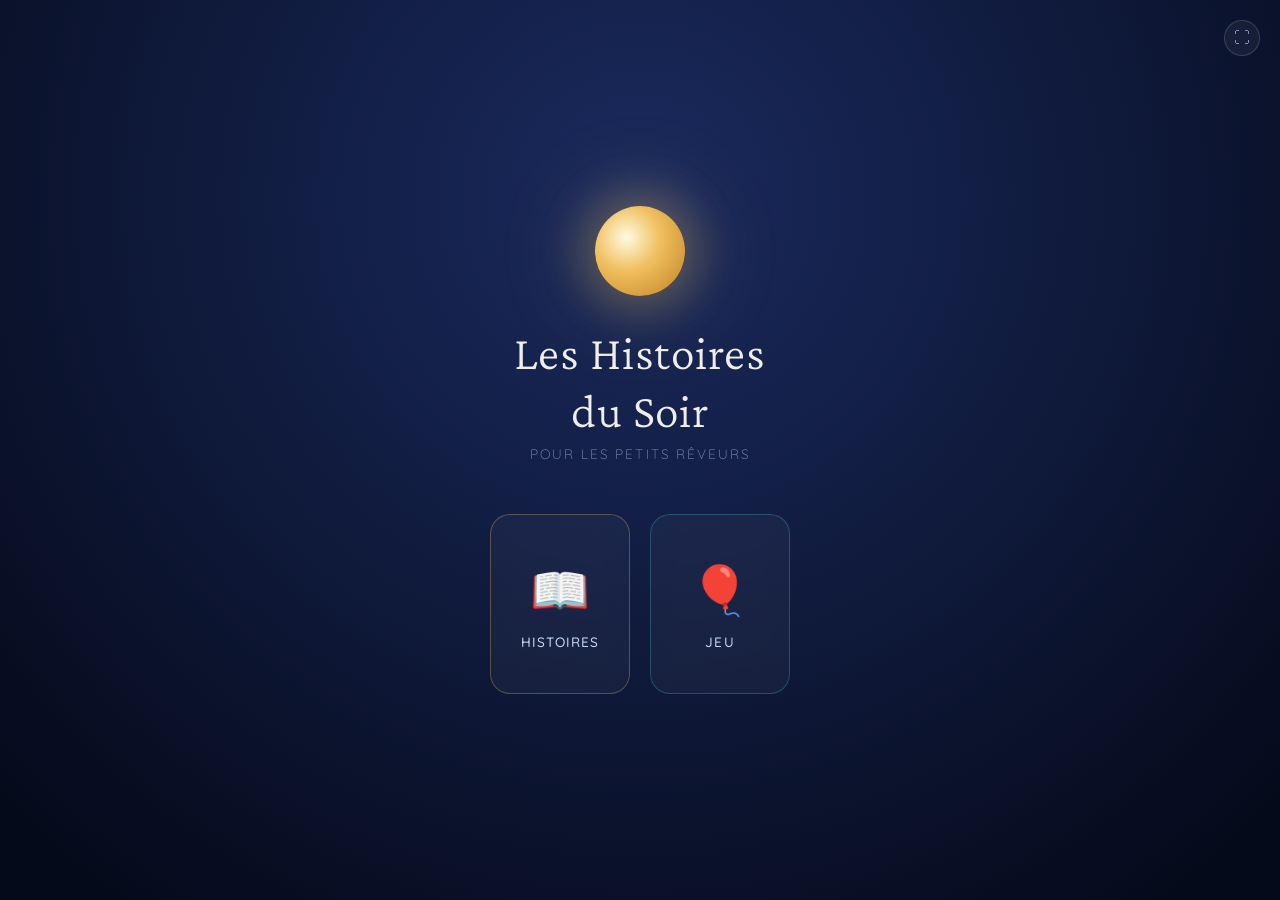
==== index.html @ 23393fc7 "feat: jeu ballons ameliore — son pop, vibration, difficulte progressive, fusee rare (+3), record loc" ====
<!DOCTYPE html>
<html lang="fr">
<head>
<meta charset="UTF-8">
<meta name="viewport" content="width=device-width, initial-scale=1.0, user-scalable=no">
<meta name="theme-color" content="#050a1a">
<meta name="apple-mobile-web-app-capable" content="yes">
<meta name="apple-mobile-web-app-status-bar-style" content="black-translucent">
<meta name="apple-mobile-web-app-title" content="Johanna">
<title>Les Histoires du Soir ✨</title>
<link rel="manifest" href="manifest.json">
<link href="https://fonts.googleapis.com/css2?family=Crimson+Pro:ital,wght@0,300;0,400;1,300;1,400&family=Quicksand:wght@300;400;500&family=Baloo+2:wght@400;500;600&display=swap" rel="stylesheet">
<link rel="stylesheet" href="css/app.css">
</head>
<body>

<div class="stars-bg" id="starsBg"></div>

<audio id="bgMusic" src="audio/berceuse.mp3" loop preload="auto"></audio>

<!-- LANDING -->
<div class="view active" id="landing">
  <button class="btn-fullscreen" id="btnFullscreen" onclick="toggleFullscreen()" title="Plein écran">⛶</button>
  <div class="landing-moon"></div>
  <h1 class="landing-title">Les Histoires<br>du Soir</h1>
  <p class="landing-sub">pour les petits rêveurs</p>
  <div class="landing-cards">
    <div class="landing-card card-stories" onclick="showView('library')">
      <span class="card-icon">📖</span>
      <span class="card-label">Histoires</span>
    </div>
    <div class="landing-card card-game" onclick="showView('game'); startGame()">
      <span class="card-icon">🎈</span>
      <span class="card-label">Jeu</span>
    </div>
  </div>
</div>

<!-- LIBRARY -->
<div class="view" id="library">
  <div class="lib-header">
    <button class="btn-back" onclick="showView('landing')">←</button>
    <span class="lib-title">Choisir une histoire</span>
  </div>
  <div class="lib-grid" id="libGrid"></div>
</div>

<!-- READER §7.1 -->
<div class="view" id="reader">
  <button class="reader-back" onclick="readerBack()">←</button>
  <div class="reader-controls" id="readerControls">
    <button class="reader-ctrl-btn" id="btnMusic" onclick="toggleMusic()" title="Berceuse">🎵</button>
    <button class="reader-ctrl-btn" id="btnTTS" onclick="toggleTTS()" title="Lecture">▶</button>
    <button class="reader-ctrl-btn" id="btnLock" onclick="toggleLock()" title="Verrouiller">🔒</button>
  </div>
  <div id="readerScroll">
    <div id="readerTrack"></div>
  </div>
  <!-- §7.4 Boîte texte flottante — hors panels -->
  <div id="readerTextBox">
    <div id="rdrTitle"></div>
    <div id="rdrText"></div>
  </div>
  <!-- §7.12 Dots pagination -->
  <div id="readerDots"></div>
  <!-- §7.8 Écran de fin -->
  <div id="readerEnd">
    <div class="reader-end-moon">🌙</div>
    <div class="reader-end-msg">Fin. Bonne nuit.</div>
    <button class="reader-end-btn" onclick="readerBack()">Retour aux histoires</button>
  </div>
</div>

<!-- GAME -->
<div class="view" id="game">
  <div class="game-header">
    <button class="btn-back" onclick="showView('landing'); stopGame()">←</button>
    <div class="game-score">Pop : <span id="scoreVal">0</span><span class="game-record">Record <span id="highVal">0</span></span></div>
  </div>
  <canvas id="game-canvas"></canvas>
</div>

<script src="js/stories.js"></script>
<script src="js/reader.js"></script>
<script src="js/game.js"></script>
<script src="js/app.js"></script>
<script>
  if ('serviceWorker' in navigator) {
    window.addEventListener('load', () => {
      navigator.serviceWorker.register('sw.js').catch(err => console.warn('SW:', err));
    });
  }
</script>
</body>
</html>
---- css/app.css ----
/* ── app.css — thème nuit complet ─────────────────────────────────────────── */

:root {
  --night: #050a1a;
  --gold-soft: #e8b84b;
  --gold-dim: #a07830;
  --silver: #c8d8f0;
  --silver-dim: #8090b8;
  --white-soft: #f0eee8;
  --text: #dce8f8;
  --text-dim: #8898b8;
}

* { margin: 0; padding: 0; box-sizing: border-box; -webkit-tap-highlight-color: transparent; }
html, body { width: 100%; height: 100%; background: var(--night); color: var(--text); font-family: 'Quicksand', sans-serif; overflow: hidden; touch-action: manipulation; }

/* ── Stars ── */
.stars-bg { position: fixed; inset: 0; pointer-events: none; z-index: 0; overflow: hidden; }
.star { position: absolute; border-radius: 50%; background: white; animation: twinkle var(--dur) ease-in-out infinite; animation-delay: var(--delay); }
@keyframes twinkle { 0%, 100% { opacity: var(--min-op); transform: scale(1); } 50% { opacity: 1; transform: scale(1.3); } }

/* ── Views ── */
.view { position: fixed; inset: 0; display: flex; flex-direction: column; align-items: center; justify-content: center; z-index: 10; opacity: 0; pointer-events: none; transition: opacity 0.5s ease; }
.view.active { opacity: 1; pointer-events: all; }

/* ── §14.8 Background animé ── */
#landing::before, #game::before {
  content: '';
  position: absolute;
  inset: -20%;
  background: inherit;
  animation: bgDrift 28s ease-in-out infinite alternate;
  z-index: 0;
  pointer-events: none;
}

/* §5 Fix fullscreen — exclure .btn-fullscreen de la règle position:relative
   pour conserver son position:absolute hors du flux flex */
#landing > *:not(.btn-fullscreen) {
  position: relative;
  z-index: 1;
}

@keyframes bgDrift {
  0%   { transform: scale(1.0)  translate(0%, 0%)      rotate(0deg); }
  25%  { transform: scale(1.04) translate(1.5%, 1%)    rotate(0.4deg); }
  50%  { transform: scale(1.02) translate(-1%, 1.5%)   rotate(-0.3deg); }
  75%  { transform: scale(1.05) translate(1%, -1%)     rotate(0.5deg); }
  100% { transform: scale(1.03) translate(-1.5%, 0.5%) rotate(-0.2deg); }
}

/* ── LANDING ── */
#landing { background: radial-gradient(ellipse at 50% 30%, #1a2a5e 0%, #050a1a 70%); }
.landing-moon { width: 90px; height: 90px; border-radius: 50%; background: radial-gradient(circle at 35% 35%, #fffbe0, #f0c060 40%, #c08020); box-shadow: 0 0 40px 15px rgba(240,192,96,0.25), 0 0 80px 30px rgba(240,192,96,0.1); margin-bottom: 28px; animation: moonGlow 4s ease-in-out infinite; }
@keyframes moonGlow { 0%, 100% { box-shadow: 0 0 40px 15px rgba(240,192,96,0.25), 0 0 80px 30px rgba(240,192,96,0.1); } 50% { box-shadow: 0 0 60px 25px rgba(240,192,96,0.35), 0 0 120px 50px rgba(240,192,96,0.15); } }
.landing-title { font-family: 'Crimson Pro', serif; font-size: clamp(2rem, 8vw, 3rem); font-weight: 300; color: var(--white-soft); text-align: center; letter-spacing: 0.02em; line-height: 1.2; margin-bottom: 6px; }
.landing-sub { font-size: 0.85rem; color: var(--silver-dim); font-weight: 300; letter-spacing: 0.15em; text-transform: uppercase; margin-bottom: 52px; }
.landing-cards { display: flex; gap: 20px; padding: 0 24px; }
.landing-card { width: 140px; height: 180px; border-radius: 20px; border: 1px solid rgba(255,255,255,0.1); background: rgba(255,255,255,0.04); backdrop-filter: blur(10px); display: flex; flex-direction: column; align-items: center; justify-content: center; gap: 14px; cursor: pointer; transition: all 0.3s ease; position: relative; overflow: hidden; }
.landing-card::before { content: ''; position: absolute; inset: 0; border-radius: 20px; background: radial-gradient(circle at 50% 0%, rgba(255,255,255,0.08) 0%, transparent 60%); opacity: 0; transition: opacity 0.3s; }
.landing-card:hover::before, .landing-card:active::before { opacity: 1; }
.landing-card:active { transform: scale(0.95); }
.landing-card .card-icon { font-size: 3rem; }
.landing-card .card-label { font-size: 0.85rem; font-weight: 500; letter-spacing: 0.08em; text-transform: uppercase; color: var(--silver); }
.card-stories { border-color: rgba(240,192,96,0.3); }
.card-stories:hover { border-color: rgba(240,192,96,0.6); background: rgba(240,192,96,0.06); }
.card-game { border-color: rgba(64,184,200,0.3); }
.card-game:hover { border-color: rgba(64,184,200,0.6); background: rgba(64,184,200,0.06); }

/* ── §14.9 Fullscreen — position:absolute hors flux flex ── */
.btn-fullscreen {
  position: absolute;
  top: 20px;
  right: 20px;
  width: 36px; height: 36px;
  border-radius: 50%;
  border: 1px solid rgba(255,255,255,0.15);
  background: rgba(255,255,255,0.05);
  color: var(--silver-dim);
  font-size: 1rem;
  cursor: pointer;
  display: flex; align-items: center; justify-content: center;
  transition: all 0.2s;
  z-index: 20;
}
.btn-fullscreen:active { transform: scale(0.9); background: rgba(255,255,255,0.1); }
.pwa-standalone .btn-fullscreen { display: none; }

/* ── LIBRARY ── */
#library { background: radial-gradient(ellipse at 50% 0%, #0f1e3d 0%, #050a1a 60%); justify-content: flex-start; }
.lib-header { width: 100%; display: flex; align-items: center; padding: 20px 20px 0; gap: 12px; flex-shrink: 0; }
.btn-back { width: 38px; height: 38px; border-radius: 50%; border: 1px solid rgba(255,255,255,0.15); background: rgba(255,255,255,0.05); color: var(--silver); font-size: 1.1rem; cursor: pointer; display: flex; align-items: center; justify-content: center; transition: all 0.2s; flex-shrink: 0; }
.btn-back:active { transform: scale(0.9); background: rgba(255,255,255,0.1); }
.lib-title { font-family: 'Crimson Pro', serif; font-size: 1.4rem; font-weight: 300; color: var(--white-soft); letter-spacing: 0.02em; }
.lib-grid { width: 100%; flex: 1; overflow-y: auto; padding: 20px; display: flex; flex-direction: column; gap: 14px; -webkit-overflow-scrolling: touch; scrollbar-width: none; -ms-overflow-style: none; }
.lib-grid::-webkit-scrollbar { display: none; }
.story-card { width: 100%; border-radius: 16px; border: 1px solid rgba(255,255,255,0.08); background: rgba(255,255,255,0.03); padding: 16px 18px; display: flex; align-items: center; gap: 16px; cursor: pointer; transition: all 0.25s; }
.story-card:active { transform: scale(0.98); background: rgba(255,255,255,0.06); }
.story-thumb { width: 64px; height: 64px; border-radius: 12px; display: flex; align-items: center; justify-content: center; font-size: 2rem; flex-shrink: 0; overflow: hidden; }
.story-thumb img { width: 100%; height: 100%; object-fit: cover; border-radius: 12px; }
.story-info { flex: 1; min-width: 0; }
.story-name { font-family: 'Crimson Pro', serif; font-size: 1.05rem; font-weight: 400; color: var(--white-soft); line-height: 1.3; margin-bottom: 4px; }
.story-scenes { font-size: 0.72rem; color: var(--text-dim); letter-spacing: 0.1em; text-transform: uppercase; }
.story-arrow { color: var(--text-dim); font-size: 0.9rem; flex-shrink: 0; }

/* ── READER ── */
#reader { background: var(--night); overflow: hidden; padding: 0; }

.reader-back {
  position: absolute;
  top: 16px; left: 16px;
  width: 40px; height: 40px;
  border-radius: 50%;
  border: 1px solid rgba(255,255,255,0.25);
  background: rgba(0,0,0,0.45);
  backdrop-filter: blur(10px);
  color: white; font-size: 1.1rem;
  cursor: pointer;
  display: flex; align-items: center; justify-content: center;
  transition: all 0.2s;
  z-index: 30;
}
.reader-back:active { transform: scale(0.9); background: rgba(0,0,0,0.65); }

.reader-controls {
  position: absolute;
  top: 16px; right: 16px;
  display: flex; gap: 10px;
  z-index: 30;
}
.reader-ctrl-btn {
  width: 40px; height: 40px;
  border-radius: 50%;
  border: 1px solid rgba(255,255,255,0.25);
  background: rgba(0,0,0,0.45);
  backdrop-filter: blur(10px);
  color: white; font-size: 1rem;
  cursor: pointer;
  display: flex; align-items: center; justify-content: center;
  transition: all 0.2s;
}
.reader-ctrl-btn:active { transform: scale(0.9); background: rgba(0,0,0,0.65); }

/* ── §7.2 Reader scroll — natif ── */
#readerScroll {
  position: absolute; inset: 0;
  overflow-y: scroll;
  -webkit-overflow-scrolling: touch;
  scrollbar-width: none;
  -ms-overflow-style: none;
}
#readerScroll::-webkit-scrollbar { display: none; }

#readerTrack { display: flex; flex-direction: column; width: 100%; }

/* ── §7.2 Scene panel ── */
.scene-panel { position: relative; min-height: 100dvh; overflow: hidden; }

/* ── §7.3 Image sticky + parallax ── */
.scene-bg {
  position: sticky; top: 0;
  height: 100dvh; margin-bottom: -100dvh;
  overflow: hidden; will-change: transform;
}
.scene-bg img { width: 100%; height: 100%; object-fit: cover; object-position: center top; display: block; }
.scene-bg-placeholder { width: 100%; height: 100%; display: flex; align-items: center; justify-content: center; font-size: 7rem; }

/* ── §7.6 Overlay dégradé sticky ── */
.scene-overlay {
  position: sticky; top: 0;
  height: 100dvh; margin-bottom: -100dvh;
  background: linear-gradient(to bottom,
    rgba(0,0,0,0.0)   0%,
    rgba(0,0,0,0.0)   40%,
    rgba(0,0,0,0.5)   60%,
    rgba(5,10,26,0.9)  75%,
    rgba(5,10,26,1.0)  88%
  );
  pointer-events: none; z-index: 1;
  transition: opacity 0.3s ease;
}

/* ── §7.4 Boîte texte flottante ── */
#readerTextBox {
  position: absolute;
  bottom: 0; left: 0; right: 0;
  padding: 32px 26px calc(64px + env(safe-area-inset-bottom, 0px)) 26px;
  z-index: 10;
  pointer-events: none;
  will-change: transform;
  transition: opacity 0.25s ease;
}
#readerTextBox.fading { opacity: 0; }

#rdrTitle { font-family: 'Baloo 2', cursive; font-size: clamp(1.05rem, 4.5vw, 1.35rem); font-weight: 600; color: var(--gold-soft); margin-bottom: 8px; line-height: 1.2; text-shadow: 0 2px 16px rgba(0,0,0,0.9); }
#rdrText { font-family: 'Baloo 2', cursive; font-size: clamp(0.95rem, 4vw, 1.12rem); font-weight: 400; line-height: 1.72; color: rgba(240,238,232,0.96); text-shadow: 0 1px 10px rgba(0,0,0,0.95), 0 0 24px rgba(0,0,0,0.7); }
#rdrText p { margin-bottom: 0.75em; }
#rdrText p:last-child { margin-bottom: 0; }
#rdrText strong { color: var(--gold-soft); font-weight: 600; text-shadow: 0 1px 10px rgba(0,0,0,0.95), 0 0 14px rgba(240,192,96,0.35); }
#rdrText em { color: #d0e4ff; font-style: italic; }
#rdrText blockquote { border-left: 2px solid var(--gold-dim); padding-left: 14px; margin: 8px 0; color: #c8d8f0; font-style: italic; font-size: 0.95em; }

/* ── §7.7 Peek ── */
#reader.peek-active #readerTextBox { opacity: 0 !important; }
#reader.peek-active .scene-overlay { opacity: 0; }

/* ── §7.9 Mode lecture verrouillé ── */
#reader.reader-locked .reader-back { opacity: 0; pointer-events: none; }
#reader.reader-locked .reader-controls { opacity: 0; pointer-events: none; }

/* ── §15.6 Dim mode ── */
#reader.dim-mode::after {
  content: '';
  position: absolute; inset: 0;
  background: rgba(0, 0, 0, 0.35);
  z-index: 5;
  pointer-events: none;
}

/* ── §7.12 Dots pagination ── */
#readerDots {
  position: absolute;
  bottom: 0; left: 0; right: 0;
  padding: 10px 20px calc(10px + env(safe-area-inset-bottom, 0px));
  display: flex; align-items: center; justify-content: center; gap: 8px;
  pointer-events: none;
  z-index: 20;
}
.reader-dot { width: 6px; height: 6px; border-radius: 50%; background: rgba(255,255,255,0.3); transition: all 0.3s; }
.reader-dot.active { background: var(--gold-soft); width: 20px; border-radius: 3px; }

/* ── §7.8 Écran de fin ── */
#readerEnd {
  position: absolute; inset: 0;
  z-index: 25;
  display: flex; flex-direction: column; align-items: center; justify-content: center; gap: 20px;
  background: rgba(5,10,26,0.92);
  opacity: 0; pointer-events: none;
  transition: opacity 0.6s ease;
}
#readerEnd.visible { opacity: 1; pointer-events: all; }
.reader-end-moon { font-size: 5rem; }
.reader-end-msg { font-family: 'Crimson Pro', serif; font-size: 1.8rem; font-weight: 300; color: var(--white-soft); letter-spacing: 0.04em; text-align: center; }
.reader-end-btn { font-family: 'Quicksand', sans-serif; font-size: 0.9rem; font-weight: 500; letter-spacing: 0.1em; text-transform: uppercase; color: var(--silver); background: rgba(255,255,255,0.08); border: 1px solid rgba(255,255,255,0.2); border-radius: 24px; padding: 12px 28px; cursor: pointer; transition: all 0.2s; }
.reader-end-btn:active { background: rgba(255,255,255,0.15); transform: scale(0.97); }

/* ── GAME ── */
#game {
  background: linear-gradient(160deg, #0a0520 0%, #1a0e3d 20%, #2d1565 35%, #5c2d8a 50%, #c05030 70%, #e07830 85%, #f0a040 100%);
  background-size: 200% 200%;
  overflow: hidden;
  animation: gameBgDrift 28s ease-in-out infinite alternate;
}
@keyframes gameBgDrift {
  0%   { background-position: 0% 0%; }
  33%  { background-position: 30% 20%; }
  66%  { background-position: 10% 60%; }
  100% { background-position: 40% 30%; }
}

/* §8 Game header — position:absolute, pas de conflit avec #game::before (z-index:0) */
.game-header {
  position: absolute;
  top: 0; left: 0; right: 0;
  padding: 16px 20px;
  display: flex; align-items: center; justify-content: space-between;
  z-index: 20;
}
.game-score { font-family: 'Crimson Pro', serif; font-size: 1.4rem; font-weight: 300; color: var(--white-soft); text-shadow: 0 2px 8px rgba(0,0,0,0.5); }
.game-score span { color: var(--gold-soft); font-size: 1.8rem; }
.game-record { margin-left: 14px; font-size: 0.9rem; opacity: 0.65; }
.game-record span { font-size: 1.1rem; }
#game-canvas { position: absolute; inset: 0; width: 100%; height: 100%; }
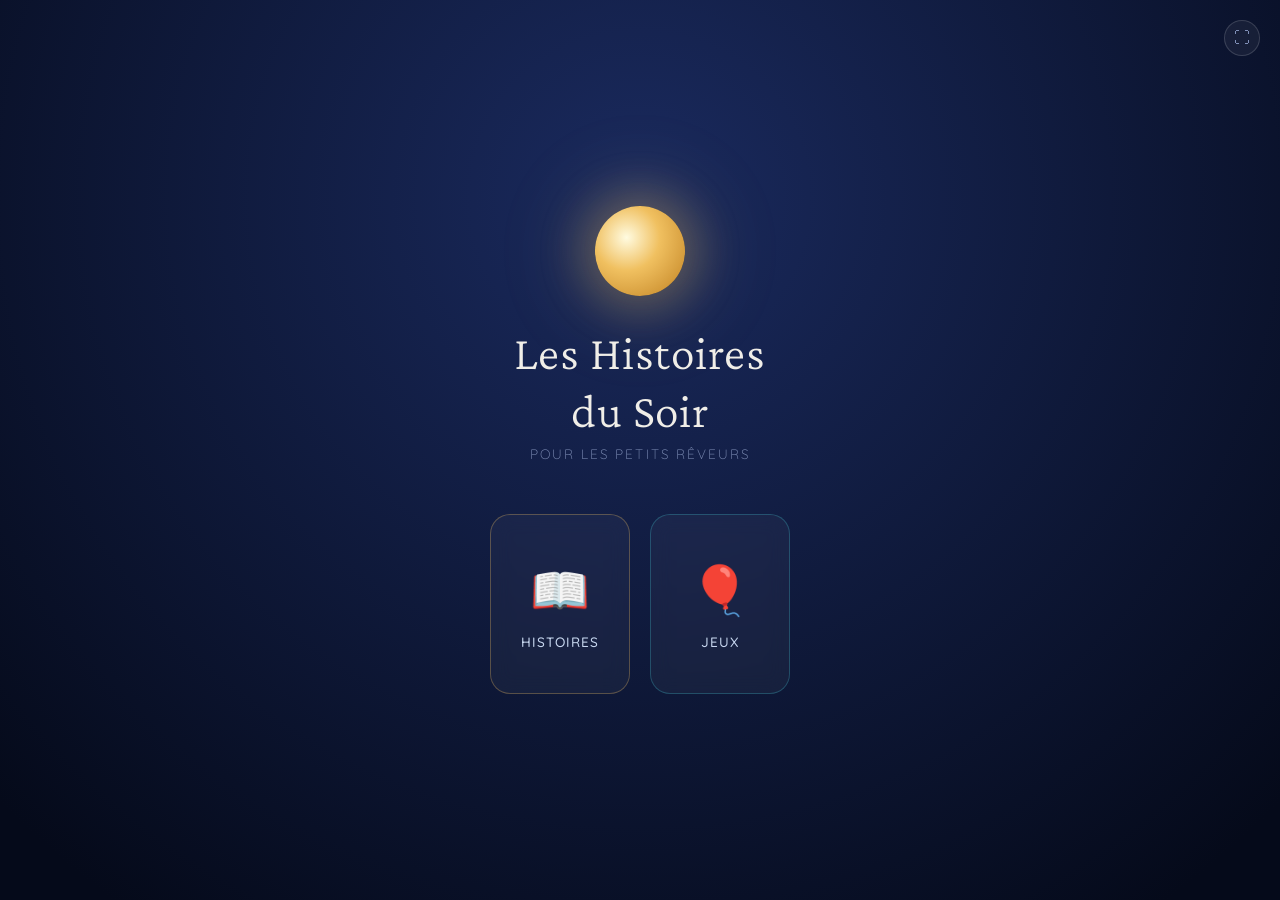
==== commit e6ec0071: "feat: hub mini-jeux — la carte Jeux ouvre un menu (ballons, lucioles, animaux de la nuit, memory) - " ====
--- a/index.html
+++ b/index.html
@@ -29,9 +29,9 @@
       <span class="card-icon">📖</span>
       <span class="card-label">Histoires</span>
     </div>
-    <div class="landing-card card-game" onclick="showView('game'); startGame()">
+    <div class="landing-card card-game" onclick="showView('games')">
       <span class="card-icon">🎈</span>
-      <span class="card-label">Jeu</span>
+      <span class="card-label">Jeux</span>
     </div>
   </div>
 </div>
@@ -71,18 +71,67 @@
   </div>
 </div>
 
-<!-- GAME -->
+<!-- GAMES HUB -->
+<div class="view" id="games">
+  <div class="lib-header">
+    <button class="btn-back" onclick="showView('landing')">←</button>
+    <span class="lib-title">Choisir un jeu</span>
+  </div>
+  <div class="games-grid">
+    <button class="game-tile" onclick="showView('game'); startGame()"><span class="tile-icon">🎈</span><span class="tile-label">Ballons</span></button>
+    <button class="game-tile" onclick="showView('fireflies'); startFireflies()"><span class="tile-icon">✨</span><span class="tile-label">Lucioles</span></button>
+    <button class="game-tile" onclick="showView('animals'); startAnimals()"><span class="tile-icon">🦉</span><span class="tile-label">Les animaux de la nuit</span></button>
+    <button class="game-tile" onclick="showView('memory'); startMemory()"><span class="tile-icon">🌙</span><span class="tile-label">Memory</span></button>
+  </div>
+</div>
+
+<!-- GAME : BALLONS -->
 <div class="view" id="game">
   <div class="game-header">
-    <button class="btn-back" onclick="showView('landing'); stopGame()">←</button>
+    <button class="btn-back" onclick="showView('games'); stopGame()">←</button>
     <div class="game-score">Pop : <span id="scoreVal">0</span><span class="game-record">Record <span id="highVal">0</span></span></div>
   </div>
   <canvas id="game-canvas"></canvas>
 </div>
 
+<!-- GAME : LUCIOLES -->
+<div class="view" id="fireflies">
+  <div class="game-header">
+    <button class="btn-back" onclick="showView('games'); stopFireflies()">←</button>
+    <div class="game-score">Lucioles ✨</div>
+  </div>
+  <canvas id="fireflies-canvas"></canvas>
+</div>
+
+<!-- GAME : ANIMAUX DE LA NUIT -->
+<div class="view" id="animals">
+  <div class="lib-header">
+    <button class="btn-back" onclick="showView('games')">←</button>
+    <span class="lib-title">Les animaux de la nuit</span>
+  </div>
+  <div class="animals-grid" id="animalsGrid"></div>
+</div>
+
+<!-- GAME : MEMORY -->
+<div class="view" id="memory">
+  <div class="lib-header">
+    <button class="btn-back" onclick="showView('games'); stopMemory()">←</button>
+    <span class="lib-title">Memory</span>
+  </div>
+  <div class="memory-grid" id="memoryGrid"></div>
+  <div class="memory-win" id="memoryWin">
+    <div class="memory-win-msg">⭐ Bravo ! ⭐</div>
+    <button class="reader-end-btn" onclick="startMemory()">Rejouer</button>
+    <button class="reader-end-btn" onclick="showView('games'); stopMemory()">Retour aux jeux</button>
+  </div>
+</div>
+
 <script src="js/stories.js"></script>
 <script src="js/reader.js"></script>
 <script src="js/game.js"></script>
+<script src="js/fireflies.js"></script>
+<script src="js/animals.js"></script>
+<script src="js/memory.js"></script>
 <script src="js/app.js"></script>
 <script>
   if ('serviceWorker' in navigator) {
--- a/css/app.css
+++ b/css/app.css
@@ -271,3 +271,41 @@
 .game-record { margin-left: 14px; font-size: 0.9rem; opacity: 0.65; }
 .game-record span { font-size: 1.1rem; }
 #game-canvas { position: absolute; inset: 0; width: 100%; height: 100%; }
+
+/* ── GAMES HUB ── */
+#games { background: radial-gradient(ellipse at 50% 0%, #0f1e3d 0%, #050a1a 60%); justify-content: flex-start; }
+.games-grid { width: 100%; max-width: 420px; flex: 1; overflow-y: auto; padding: 24px 20px; display: grid; grid-template-columns: 1fr 1fr; gap: 16px; align-content: start; -webkit-overflow-scrolling: touch; scrollbar-width: none; }
+.games-grid::-webkit-scrollbar { display: none; }
+.game-tile { aspect-ratio: 1; border-radius: 20px; border: 1px solid rgba(255,255,255,0.1); background: rgba(255,255,255,0.04); display: flex; flex-direction: column; align-items: center; justify-content: center; gap: 12px; cursor: pointer; transition: all 0.3s ease; color: var(--silver); }
+.game-tile:active { transform: scale(0.95); background: rgba(255,255,255,0.08); }
+.game-tile .tile-icon { font-size: 3rem; line-height: 1; }
+.game-tile .tile-label { font-family: 'Quicksand', sans-serif; font-size: 0.82rem; font-weight: 500; letter-spacing: 0.06em; text-transform: uppercase; text-align: center; padding: 0 8px; }
+
+/* ── LUCIOLES ── */
+#fireflies { background: linear-gradient(180deg, #030614 0%, #0a1128 60%, #14204a 100%); overflow: hidden; }
+#fireflies-canvas { position: absolute; inset: 0; width: 100%; height: 100%; }
+
+/* ── ANIMAUX DE LA NUIT ── */
+#animals { background: radial-gradient(ellipse at 50% 20%, #14284a 0%, #050a1a 70%); justify-content: flex-start; }
+.animals-grid { width: 100%; max-width: 420px; flex: 1; display: grid; grid-template-columns: 1fr 1fr; gap: 20px; padding: 24px 20px; align-content: center; }
+.animal { display: flex; flex-direction: column; align-items: center; gap: 12px; padding: 28px 10px; background: rgba(255,255,255,0.04); border: 1px solid rgba(200,180,255,0.2); border-radius: 20px; cursor: pointer; transition: all 0.2s; }
+.animal:active { transform: scale(0.95); background: rgba(255,255,255,0.08); }
+.animal-emoji { font-size: 3.5rem; line-height: 1; display: inline-block; }
+.animal-label { font-family: 'Quicksand', sans-serif; font-size: 0.95rem; color: var(--white-soft); }
+.animal.poked .animal-emoji { animation: animalBounce 0.5s ease; }
+@keyframes animalBounce { 30% { transform: scale(1.3) rotate(-8deg); } 60% { transform: scale(0.95) rotate(5deg); } }
+
+/* ── MEMORY ── */
+#memory { background: radial-gradient(ellipse at 50% 0%, #0f1e3d 0%, #050a1a 60%); justify-content: flex-start; }
+.memory-grid { width: 100%; max-width: 360px; flex: 1; display: grid; grid-template-columns: 1fr 1fr; gap: 14px; padding: 20px; align-content: center; }
+.mem-card { aspect-ratio: 3/4; perspective: 600px; background: none; border: none; padding: 0; cursor: pointer; }
+.mem-inner { position: relative; width: 100%; height: 100%; transform-style: preserve-3d; transition: transform 0.5s; }
+.mem-card.flipped .mem-inner, .mem-card.matched .mem-inner { transform: rotateY(180deg); }
+.mem-back, .mem-front { position: absolute; inset: 0; backface-visibility: hidden; -webkit-backface-visibility: hidden; border-radius: 14px; }
+.mem-back { display: flex; align-items: center; justify-content: center; font-size: 2.2rem; background: linear-gradient(150deg, #1a0e3d, #2d1565); border: 1px solid rgba(200,180,255,0.25); }
+.mem-front { transform: rotateY(180deg); background-size: cover; background-position: top center; border: 1px solid rgba(240,192,96,0.4); }
+.mem-card.matched .mem-inner { animation: memPulse 0.6s ease forwards; }
+@keyframes memPulse { 0%, 100% { transform: rotateY(180deg) scale(1); } 50% { transform: rotateY(180deg) scale(1.08); } }
+.memory-win { position: absolute; inset: 0; display: flex; flex-direction: column; align-items: center; justify-content: center; gap: 24px; background: rgba(5,10,26,0.85); opacity: 0; pointer-events: none; transition: opacity 0.4s; z-index: 30; }
+.memory-win.show { opacity: 1; pointer-events: auto; }
+.memory-win-msg { font-family: 'Baloo 2', sans-serif; font-size: 2rem; color: var(--gold-soft); text-shadow: 0 0 20px rgba(240,160,64,0.6); }
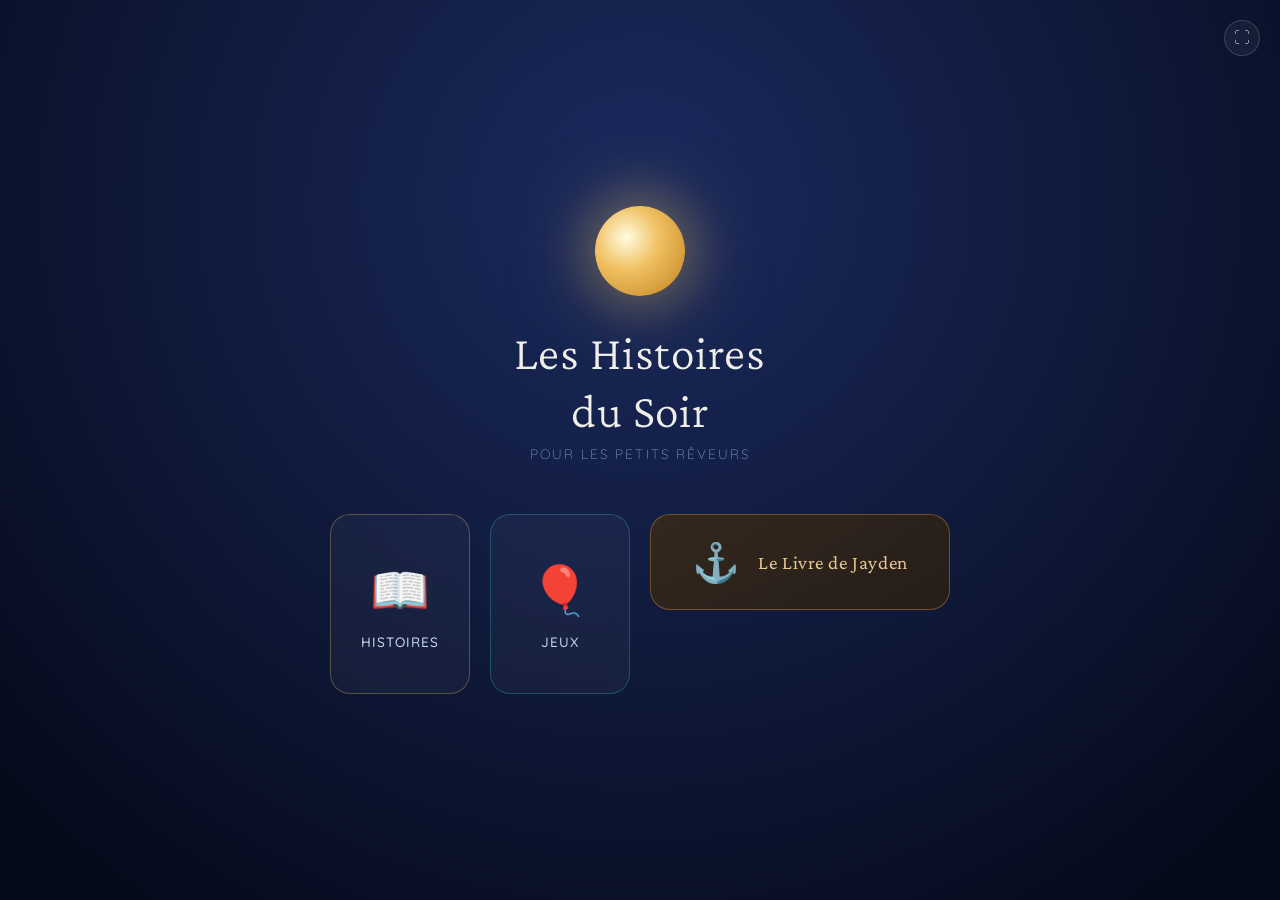
==== commit bcd421e9: "feat: Le Livre du Capitaine Jayden — livre interactif a pages tournantes (Prologue + Tomes 1-3, tome" ====
--- a/index.html
+++ b/index.html
@@ -33,7 +33,36 @@
       <span class="card-icon">🎈</span>
       <span class="card-label">Jeux</span>
     </div>
-  </div>
+    <div class="landing-card card-book" onclick="openBookView()">
+      <span class="card-icon">⚓</span>
+      <span class="card-label">Le Livre de Jayden</span>
+    </div>
+  </div>
+</div>
+
+<!-- LIVRE DE JAYDEN : livre fermé → couverture s'ouvre → sommaire -->
+<div class="view" id="bookView">
+  <button class="btn-back bookview-back" onclick="showView('landing')">←</button>
+  <div class="book3d">
+    <div class="book-inside">
+      <div class="bi-title">Le Livre du<br>Capitaine Jayden</div>
+      <div class="book-toc" id="bookToc"></div>
+    </div>
+    <div class="book-cover3d" id="bookCover" onclick="openBookCover()">
+      <div class="bc-front">
+        <img id="bookCoverImg" src="" alt="">
+        <div class="bc-title">Le Livre du<br>Capitaine Jayden</div>
+        <div class="bc-hint">Touche pour ouvrir</div>
+      </div>
+      <div class="bc-back"></div>
+    </div>
+  </div>
+</div>
+
+<!-- LIVRE DE JAYDEN : lecteur à pages tournantes -->
+<div class="view" id="bookReader">
+  <button class="reader-back" onclick="closeTome()">←</button>
+  <div id="bkPages"></div>
 </div>
 
 <!-- LIBRARY -->
@@ -67,6 +96,7 @@
   <div id="readerEnd">
     <div class="reader-end-moon">🌙</div>
     <div class="reader-end-msg">Fin. Bonne nuit.</div>
+    <button class="reader-end-btn" onclick="readerResume()">Revoir l'histoire</button>
     <button class="reader-end-btn" onclick="readerBack()">Retour aux histoires</button>
   </div>
 </div>
@@ -82,6 +112,8 @@
     <button class="game-tile" onclick="showView('fireflies'); startFireflies()"><span class="tile-icon">✨</span><span class="tile-label">Lucioles</span></button>
     <button class="game-tile" onclick="showView('animals'); startAnimals()"><span class="tile-icon">🦉</span><span class="tile-label">Les animaux de la nuit</span></button>
     <button class="game-tile" onclick="showView('memory'); startMemory()"><span class="tile-icon">🌙</span><span class="tile-label">Memory</span></button>
+    <button class="game-tile" onclick="showView('morpion'); startMorpion()"><span class="tile-icon">⭕</span><span class="tile-label">Morpion</span></button>
+    <button class="game-tile" onclick="showView('runner'); startRunner()"><span class="tile-icon">🐰</span><span class="tile-label">La course de Pompon</span></button>
   </div>
 </div>
 
@@ -126,18 +158,64 @@
   </div>
 </div>
 
+<!-- GAME : MORPION -->
+<div class="view" id="morpion">
+  <div class="lib-header">
+    <button class="btn-back" onclick="showView('games'); stopMorpion()">←</button>
+    <span class="lib-title">Morpion</span>
+  </div>
+  <div class="morpion-modes">
+    <button class="mrp-mode active" data-mode="solo" onclick="setMorpionMode('solo')">🌙 Contre la lune</button>
+    <button class="mrp-mode" data-mode="duo" onclick="setMorpionMode('duo')">⭐🌙 À deux</button>
+  </div>
+  <div class="morpion-turn" id="morpionTurn"></div>
+  <div class="morpion-grid" id="morpionGrid"></div>
+  <div class="memory-win" id="morpionWin">
+    <div class="memory-win-msg" id="morpionMsg"></div>
+    <button class="reader-end-btn" onclick="startMorpion()">Rejouer</button>
+    <button class="reader-end-btn" onclick="showView('games'); stopMorpion()">Retour aux jeux</button>
+  </div>
+</div>
+
+<!-- GAME : LA COURSE DE POMPON -->
+<div class="view" id="runner">
+  <div class="game-header">
+    <button class="btn-back" onclick="showView('games'); stopRunner()">←</button>
+    <div class="game-score">⭐ <span id="runScoreVal">0</span><span class="game-record">Record <span id="runBestVal">0</span></span></div>
+  </div>
+  <canvas id="runner-canvas"></canvas>
+  <div class="memory-win" id="runnerEnd">
+    <div class="memory-win-msg">Oh ! Pompon a trébuché 🙈</div>
+    <div class="runner-end-score" id="runnerEndScore"></div>
+    <button class="reader-end-btn" onclick="startRunner()">Rejouer</button>
+    <button class="reader-end-btn" onclick="showView('games'); stopRunner()">Retour aux jeux</button>
+  </div>
+</div>
+
 <script src="js/stories.js"></script>
+<script src="js/book.js"></script>
 <script src="js/reader.js"></script>
+<script src="js/bookview.js"></script>
 <script src="js/game.js"></script>
 <script src="js/fireflies.js"></script>
 <script src="js/animals.js"></script>
 <script src="js/memory.js"></script>
+<script src="js/morpion.js"></script>
+<script src="js/runner.js"></script>
 <script src="js/app.js"></script>
 <script>
   if ('serviceWorker' in navigator) {
     window.addEventListener('load', () => {
       navigator.serviceWorker.register('sw.js').catch(err => console.warn('SW:', err));
     });
+    // Nouveau SW actif → recharger : évite la fenêtre page-ancienne + cache-nouveau
+    // (mélange de versions = comportements cassés jusqu'au prochain reload complet)
+    let swRefreshing = false;
+    navigator.serviceWorker.addEventListener('controllerchange', () => {
+      if (swRefreshing || !navigator.serviceWorker.controller) return;
+      swRefreshing = true;
+      window.location.reload();
+    });
   }
 </script>
 </body>
--- a/css/app.css
+++ b/css/app.css
@@ -13,6 +13,9 @@
 
 * { margin: 0; padding: 0; box-sizing: border-box; -webkit-tap-highlight-color: transparent; }
 html, body { width: 100%; height: 100%; background: var(--night); color: var(--text); font-family: 'Quicksand', sans-serif; overflow: hidden; touch-action: manipulation; }
+/* App enfant : pas de sélection ni de callout iOS / drag d'image au long-press */
+body { -webkit-user-select: none; user-select: none; -webkit-touch-callout: none; }
+img { -webkit-user-drag: none; user-drag: none; }
 
 /* ── Stars ── */
 .stars-bg { position: fixed; inset: 0; pointer-events: none; z-index: 0; overflow: hidden; }
@@ -55,7 +58,7 @@
 @keyframes moonGlow { 0%, 100% { box-shadow: 0 0 40px 15px rgba(240,192,96,0.25), 0 0 80px 30px rgba(240,192,96,0.1); } 50% { box-shadow: 0 0 60px 25px rgba(240,192,96,0.35), 0 0 120px 50px rgba(240,192,96,0.15); } }
 .landing-title { font-family: 'Crimson Pro', serif; font-size: clamp(2rem, 8vw, 3rem); font-weight: 300; color: var(--white-soft); text-align: center; letter-spacing: 0.02em; line-height: 1.2; margin-bottom: 6px; }
 .landing-sub { font-size: 0.85rem; color: var(--silver-dim); font-weight: 300; letter-spacing: 0.15em; text-transform: uppercase; margin-bottom: 52px; }
-.landing-cards { display: flex; gap: 20px; padding: 0 24px; }
+.landing-cards { display: flex; flex-wrap: wrap; justify-content: center; gap: 20px; padding: 0 24px; }
 .landing-card { width: 140px; height: 180px; border-radius: 20px; border: 1px solid rgba(255,255,255,0.1); background: rgba(255,255,255,0.04); backdrop-filter: blur(10px); display: flex; flex-direction: column; align-items: center; justify-content: center; gap: 14px; cursor: pointer; transition: all 0.3s ease; position: relative; overflow: hidden; }
 .landing-card::before { content: ''; position: absolute; inset: 0; border-radius: 20px; background: radial-gradient(circle at 50% 0%, rgba(255,255,255,0.08) 0%, transparent 60%); opacity: 0; transition: opacity 0.3s; }
 .landing-card:hover::before, .landing-card:active::before { opacity: 1; }
@@ -148,13 +151,16 @@
   -webkit-overflow-scrolling: touch;
   scrollbar-width: none;
   -ms-overflow-style: none;
+  /* Snap : chaque scène s'aligne d'elle-même — passage page à page fluide */
+  scroll-snap-type: y mandatory;
 }
 #readerScroll::-webkit-scrollbar { display: none; }
 
 #readerTrack { display: flex; flex-direction: column; width: 100%; }
 
 /* ── §7.2 Scene panel ── */
-.scene-panel { position: relative; min-height: 100dvh; overflow: hidden; }
+.scene-panel { position: relative; min-height: 100dvh; overflow: hidden; scroll-snap-align: start; scroll-snap-stop: always; }
+.end-spacer { background: var(--night); }
 
 /* ── §7.3 Image sticky + parallax ── */
 .scene-bg {
@@ -287,8 +293,9 @@
 
 /* ── ANIMAUX DE LA NUIT ── */
 #animals { background: radial-gradient(ellipse at 50% 20%, #14284a 0%, #050a1a 70%); justify-content: flex-start; }
-.animals-grid { width: 100%; max-width: 420px; flex: 1; display: grid; grid-template-columns: 1fr 1fr; gap: 20px; padding: 24px 20px; align-content: center; }
-.animal { display: flex; flex-direction: column; align-items: center; gap: 12px; padding: 28px 10px; background: rgba(255,255,255,0.04); border: 1px solid rgba(200,180,255,0.2); border-radius: 20px; cursor: pointer; transition: all 0.2s; }
+.animals-grid { width: 100%; max-width: 420px; flex: 1; overflow-y: auto; display: grid; grid-template-columns: 1fr 1fr; gap: 16px; padding: 20px; align-content: start; -webkit-overflow-scrolling: touch; scrollbar-width: none; }
+.animals-grid::-webkit-scrollbar { display: none; }
+.animal { display: flex; flex-direction: column; align-items: center; gap: 10px; padding: 22px 10px; background: rgba(255,255,255,0.04); border: 1px solid rgba(200,180,255,0.2); border-radius: 20px; cursor: pointer; transition: all 0.2s; }
 .animal:active { transform: scale(0.95); background: rgba(255,255,255,0.08); }
 .animal-emoji { font-size: 3.5rem; line-height: 1; display: inline-block; }
 .animal-label { font-family: 'Quicksand', sans-serif; font-size: 0.95rem; color: var(--white-soft); }
@@ -308,4 +315,130 @@
 @keyframes memPulse { 0%, 100% { transform: rotateY(180deg) scale(1); } 50% { transform: rotateY(180deg) scale(1.08); } }
 .memory-win { position: absolute; inset: 0; display: flex; flex-direction: column; align-items: center; justify-content: center; gap: 24px; background: rgba(5,10,26,0.85); opacity: 0; pointer-events: none; transition: opacity 0.4s; z-index: 30; }
 .memory-win.show { opacity: 1; pointer-events: auto; }
-.memory-win-msg { font-family: 'Baloo 2', sans-serif; font-size: 2rem; color: var(--gold-soft); text-shadow: 0 0 20px rgba(240,160,64,0.6); }
+.memory-win-msg { font-family: 'Baloo 2', sans-serif; font-size: 2rem; color: var(--gold-soft); text-shadow: 0 0 20px rgba(240,160,64,0.6); text-align: center; padding: 0 20px; }
+
+/* ── MORPION ── */
+#morpion { background: radial-gradient(ellipse at 50% 0%, #0f1e3d 0%, #050a1a 60%); justify-content: flex-start; }
+.morpion-modes { display: flex; gap: 10px; margin-top: 16px; }
+.mrp-mode { padding: 8px 16px; border-radius: 20px; border: 1px solid rgba(200,180,255,0.25); background: rgba(255,255,255,0.04); color: var(--silver); font-family: 'Quicksand', sans-serif; font-size: 0.85rem; cursor: pointer; transition: all 0.2s; }
+.mrp-mode.active { border-color: var(--gold-soft); background: rgba(240,192,96,0.12); color: var(--white-soft); }
+.morpion-turn { margin-top: 14px; font-family: 'Quicksand', sans-serif; font-size: 1.05rem; color: var(--silver); min-height: 1.4em; }
+.morpion-grid { display: grid; grid-template-columns: repeat(3, 1fr); gap: 10px; width: min(88vw, 330px); margin: auto; padding-bottom: 50px; }
+.mrp-cell { aspect-ratio: 1; font-size: 2.8rem; display: flex; align-items: center; justify-content: center; background: rgba(255,255,255,0.04); border: 1px solid rgba(200,180,255,0.25); border-radius: 16px; cursor: pointer; transition: all 0.2s; }
+.mrp-cell:active { background: rgba(255,255,255,0.09); transform: scale(0.95); }
+.mrp-cell.filled { cursor: default; }
+.mrp-cell.win { border-color: var(--gold-soft); background: rgba(240,192,96,0.15); box-shadow: 0 0 18px rgba(240,192,96,0.35); }
+
+/* ── LIVRE DE JAYDEN — livre-objet : couverture 3D, papier, pages tournantes ── */
+.card-book {
+  width: 300px; height: 96px;
+  flex-direction: row; gap: 18px;
+  border-color: rgba(200,135,58,0.45);
+  background: linear-gradient(150deg, rgba(58,42,24,0.85), rgba(42,31,20,0.85));
+}
+.card-book:hover, .card-book:active { border-color: rgba(200,135,58,0.75); background: linear-gradient(150deg, rgba(70,50,28,0.9), rgba(48,35,22,0.9)); }
+.card-book .card-icon { font-size: 2.4rem; }
+.card-book .card-label { font-family: 'Crimson Pro', serif; text-transform: none; letter-spacing: 0.03em; font-size: 1.2rem; font-weight: 400; color: #e8c890; }
+
+/* Vue livre : le livre posé, fermé, sur fond bois sombre */
+#bookView { background: radial-gradient(ellipse at 50% 30%, #3a2a18 0%, #241a10 55%, #17100a 100%); }
+.bookview-back { position: absolute; top: 20px; left: 20px; z-index: 20; }
+
+.book3d { position: relative; width: min(80vw, 340px); height: min(117vw, 500px); perspective: 1800px; }
+
+/* Intérieur (sommaire sur papier) — révélé quand la couverture s'ouvre */
+.book-inside {
+  position: absolute; inset: 0;
+  border-radius: 6px 14px 14px 6px;
+  background:
+    radial-gradient(ellipse at 25% 8%, rgba(255,255,255,0.55), transparent 55%),
+    #f4e9d0;
+  box-shadow: 0 14px 34px rgba(0,0,0,0.55);
+  padding: 24px 18px 18px;
+  display: flex; flex-direction: column;
+  overflow: hidden;
+}
+.book-inside::before { content: ''; position: absolute; left: 0; top: 0; bottom: 0; width: 20px; background: linear-gradient(to right, rgba(60,40,20,0.32), transparent); pointer-events: none; }
+.bi-title { font-family: 'Crimson Pro', serif; font-size: 1.3rem; color: #3a2c1a; text-align: center; line-height: 1.25; margin-bottom: 14px; flex-shrink: 0; }
+.book-toc { flex: 1; overflow-y: auto; -webkit-overflow-scrolling: touch; scrollbar-width: none; -ms-overflow-style: none; padding-left: 10px; }
+.book-toc::-webkit-scrollbar { display: none; }
+.toc-entry { display: flex; align-items: center; gap: 10px; padding: 13px 6px; border-bottom: 1px solid rgba(90,70,48,0.18); cursor: pointer; transition: background 0.2s; }
+.toc-entry:active { background: rgba(160,120,60,0.1); }
+.toc-info { flex: 1; min-width: 0; }
+.toc-title { font-family: 'Crimson Pro', serif; font-size: 1.02rem; color: #3a2c1a; line-height: 1.25; margin-bottom: 3px; }
+.toc-sub { font-size: 0.68rem; letter-spacing: 0.1em; text-transform: uppercase; color: #a08454; }
+.toc-arrow { color: #a08454; font-size: 0.9rem; flex-shrink: 0; }
+.toc-disabled { opacity: 0.45; cursor: default; }
+.toc-disabled:active { background: none; }
+
+/* Couverture 3D — s'ouvre autour du bord gauche */
+.book-cover3d {
+  position: absolute; inset: 0; z-index: 2;
+  transform-origin: left center; transform-style: preserve-3d;
+  transition: transform 1s cubic-bezier(0.45, 0.05, 0.25, 1);
+  cursor: pointer;
+}
+#bookView.open .book-cover3d { transform: rotateY(-165deg); pointer-events: none; }
+.bc-front, .bc-back { position: absolute; inset: 0; backface-visibility: hidden; -webkit-backface-visibility: hidden; border-radius: 6px 14px 14px 6px; overflow: hidden; }
+.bc-front { border: 1px solid rgba(200,135,58,0.55); box-shadow: 0 0 0 3px rgba(23,16,10,0.9), 0 0 0 4px rgba(200,135,58,0.35), 0 14px 34px rgba(0,0,0,0.55); }
+.bc-front img { width: 100%; height: 100%; object-fit: cover; object-position: center top; display: block; }
+.bc-front::after { content: ''; position: absolute; inset: 0; background: linear-gradient(to bottom, rgba(23,16,10,0) 50%, rgba(23,16,10,0.9) 88%); }
+.bc-title { position: absolute; bottom: 48px; left: 0; right: 0; z-index: 1; text-align: center; font-family: 'Crimson Pro', serif; font-size: 1.55rem; color: #f0d9a8; text-shadow: 0 2px 12px rgba(0,0,0,0.8); line-height: 1.2; padding: 0 14px; }
+.bc-hint { position: absolute; bottom: 18px; left: 0; right: 0; z-index: 1; text-align: center; font-size: 0.64rem; letter-spacing: 0.16em; text-transform: uppercase; color: rgba(240,217,168,0.7); animation: bcHint 2.4s ease-in-out infinite; }
+@keyframes bcHint { 0%, 100% { opacity: 0.45; } 50% { opacity: 0.95; } }
+.bc-back { transform: rotateY(180deg); background: linear-gradient(150deg, #2e2114, #1c1309); border: 1px solid rgba(200,135,58,0.25); }
+
+/* Lecteur : pages tournantes plein écran */
+#bookReader { background: #17100a; overflow: hidden; }
+#bkPages { position: absolute; inset: 0; perspective: 2400px; }
+.bk-leaf { position: absolute; inset: 0; transform-origin: left center; transform-style: preserve-3d; will-change: transform; }
+.bk-leaf.bk-anim { transition: transform 0.45s ease; }
+.bk-leaf.turned { transform: rotateY(-180deg); }
+.bk-front, .bk-back { position: absolute; inset: 0; backface-visibility: hidden; -webkit-backface-visibility: hidden; overflow: hidden; }
+.bk-back { transform: rotateY(180deg); background: linear-gradient(to left, #e4d7b8, #f0e5ca 25%, #ece0c4); }
+
+/* Page image : pleine page, léger ombrage de tranche */
+.bk-image { background: #0a1a3a; }
+.bk-image img { width: 100%; height: 100%; object-fit: cover; object-position: center top; display: block; }
+.bk-image::after { content: ''; position: absolute; inset: 0; background: linear-gradient(to right, rgba(0,0,0,0.14), transparent 5%, transparent 94%, rgba(0,0,0,0.18)); pointer-events: none; }
+
+/* Page papier (texte, titre de chapitre, fin) */
+.bk-paper {
+  background:
+    radial-gradient(ellipse at 22% 8%, rgba(255,255,255,0.5), transparent 55%),
+    linear-gradient(to right, rgba(120,90,50,0.16), transparent 6%, transparent 94%, rgba(120,90,50,0.12)),
+    #f4e9d0;
+  color: #3a2c1a;
+  padding: 60px 24px calc(26px + env(safe-area-inset-bottom, 0px)) 30px;
+  display: flex; flex-direction: column;
+}
+.bk-kicker { font-family: 'Quicksand', sans-serif; font-size: 0.66rem; font-weight: 500; letter-spacing: 0.14em; text-transform: uppercase; color: #a5763a; margin-bottom: 16px; flex-shrink: 0; }
+.bk-body { font-family: 'Crimson Pro', serif; font-size: 1.16rem; line-height: 1.68; flex: 1; min-height: 0; overflow-y: auto; overscroll-behavior: contain; touch-action: pan-y; -webkit-overflow-scrolling: touch; scrollbar-width: none; -ms-overflow-style: none; }
+.bk-body::-webkit-scrollbar { display: none; }
+.bk-body p { margin-bottom: 0.8em; }
+.bk-body p:last-child { margin-bottom: 0; }
+.bk-body em { color: #6a4318; }
+.bk-num { text-align: center; font-family: 'Crimson Pro', serif; font-size: 0.85rem; color: #a5763a; padding-top: 10px; flex-shrink: 0; }
+
+.bk-titlepage { align-items: center; justify-content: center; text-align: center; gap: 18px; }
+.bk-tp-kicker { font-family: 'Quicksand', sans-serif; font-size: 0.7rem; font-weight: 500; letter-spacing: 0.18em; text-transform: uppercase; color: #a5763a; }
+.bk-tp-title { font-family: 'Crimson Pro', serif; font-size: 1.9rem; color: #3a2c1a; line-height: 1.25; padding: 0 12px; }
+.bk-tp-orn { color: #c8873a; font-size: 1.3rem; opacity: 0.8; }
+
+.bk-endpage { align-items: center; justify-content: center; text-align: center; gap: 20px; }
+.bk-end-moon { font-size: 4rem; }
+.bk-end-msg { font-family: 'Crimson Pro', serif; font-size: 1.5rem; color: #3a2c1a; line-height: 1.4; }
+.bk-endpage .reader-end-btn { color: #6a4e2a; border-color: rgba(140,100,50,0.4); background: rgba(140,100,50,0.08); }
+.bk-endpage .reader-end-btn:active { background: rgba(140,100,50,0.18); }
+
+/* Étincelles dorées au toucher d'une illustration */
+.bk-spark { position: absolute; z-index: 9999; pointer-events: none; color: #e8b84b; text-shadow: 0 0 8px rgba(232,184,75,0.9); animation: bkSparkFly 0.9s ease-out forwards; }
+@keyframes bkSparkFly {
+  from { opacity: 1; transform: translate(0, 0) scale(1); }
+  to { opacity: 0; transform: translate(var(--dx), var(--dy)) scale(0.2); }
+}
+
+/* ── LA COURSE DE POMPON ── */
+#runner { background: linear-gradient(180deg, #060a20 0%, #101a45 55%, #1c2a60 100%); overflow: hidden; }
+#runner-canvas { position: absolute; inset: 0; width: 100%; height: 100%; }
+.runner-end-score { font-family: 'Crimson Pro', serif; font-size: 1.3rem; color: var(--white-soft); }
